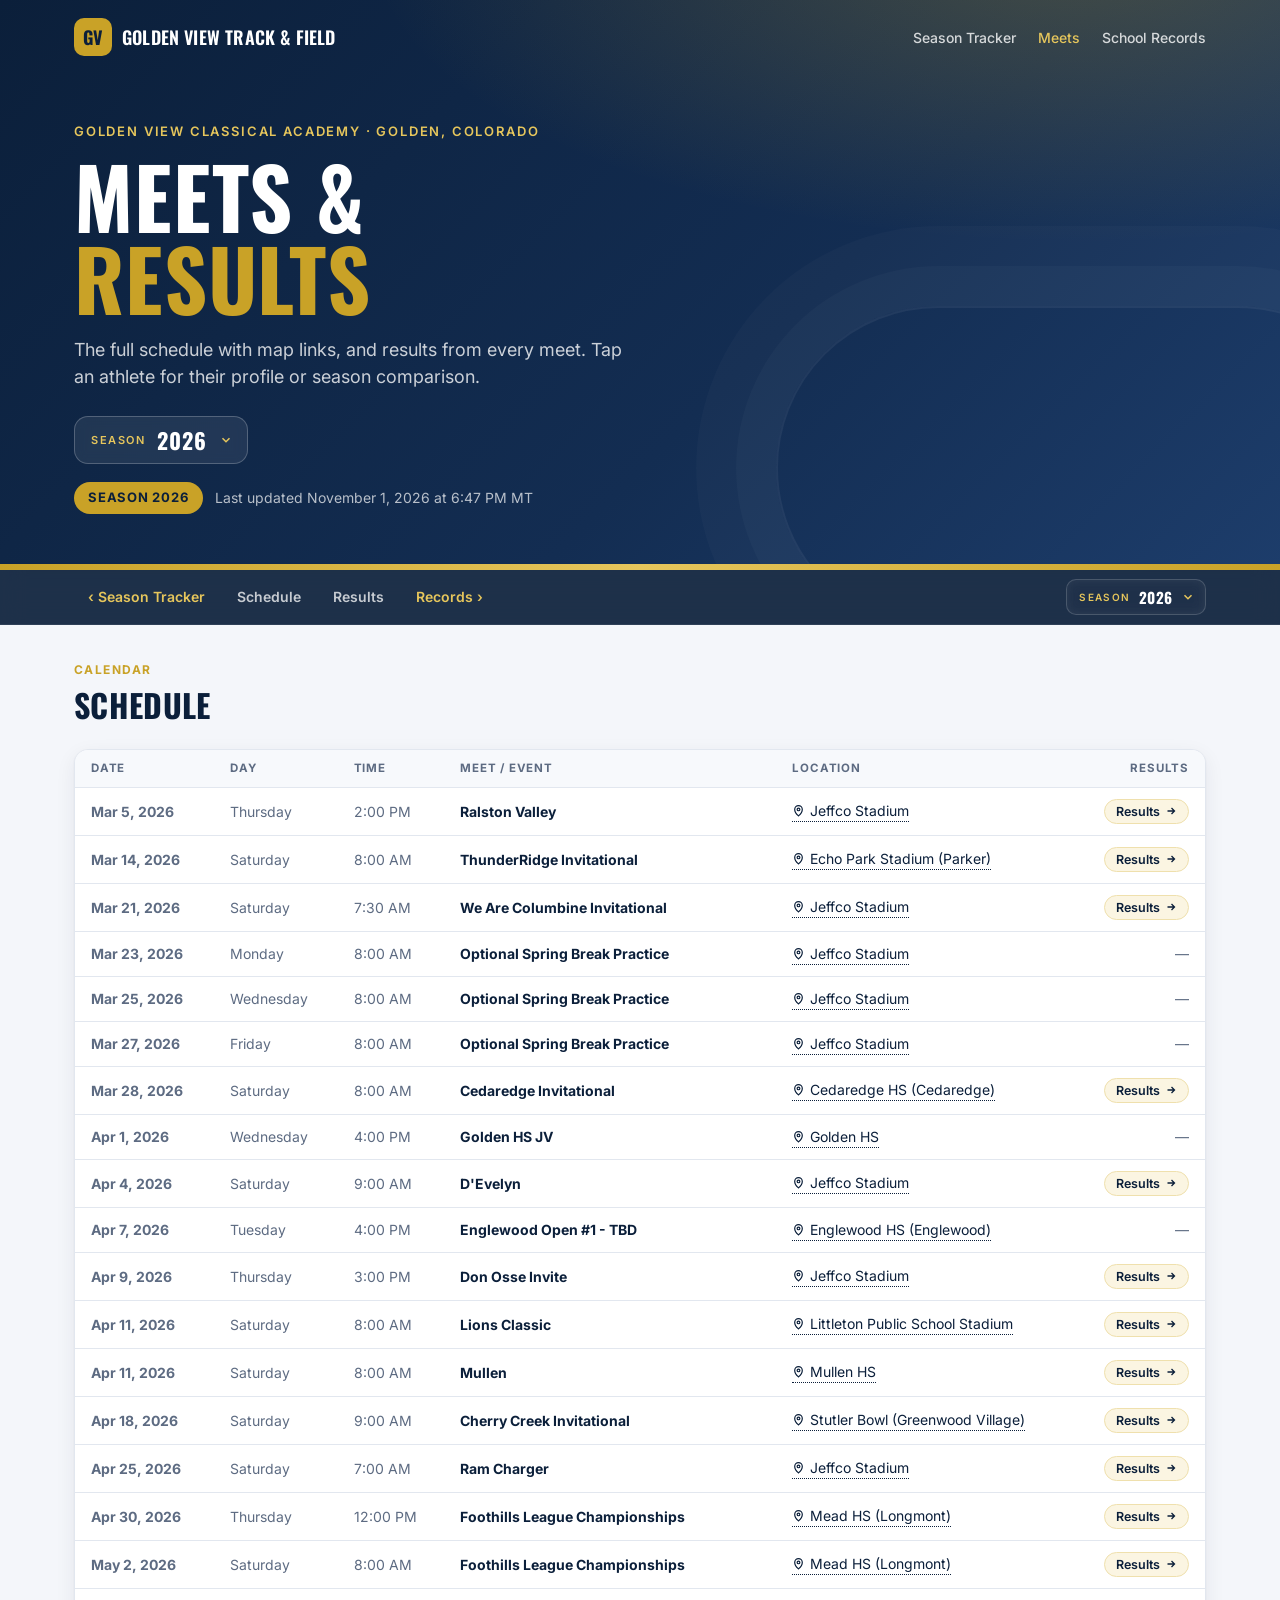
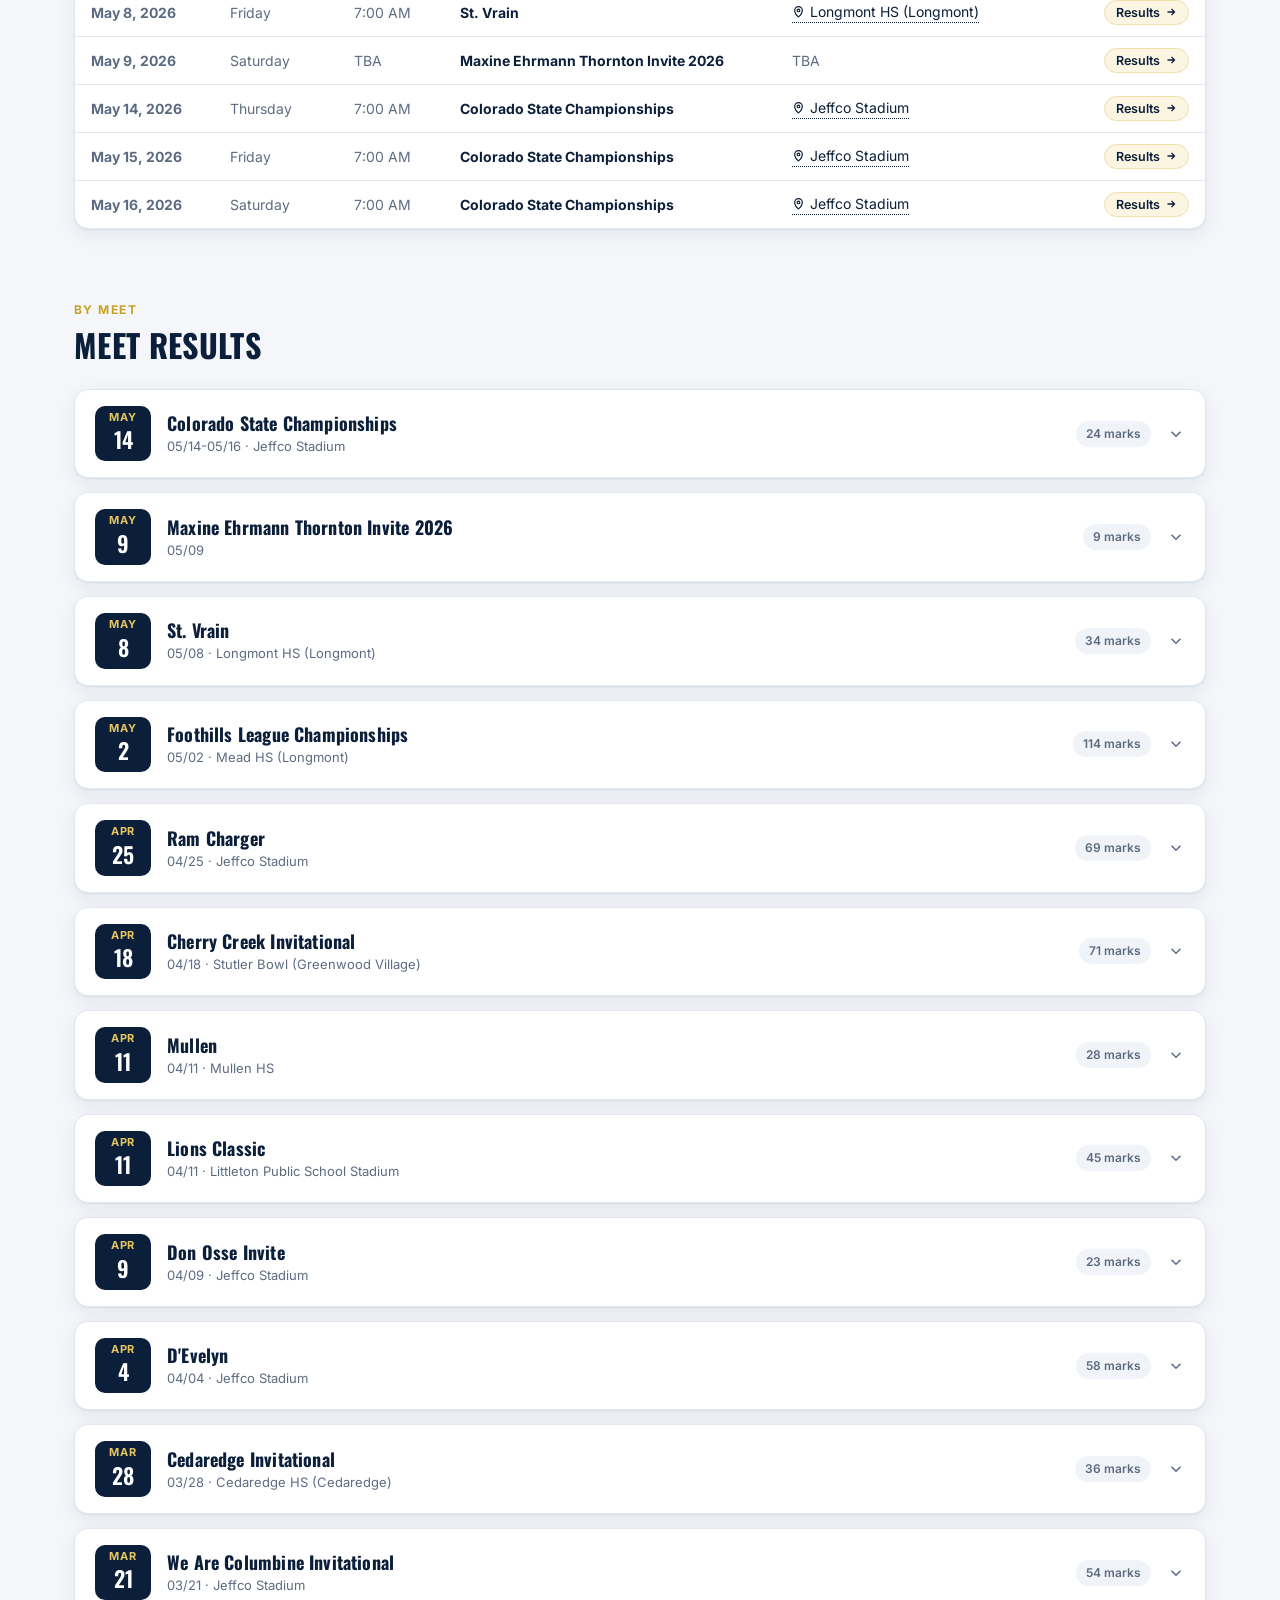
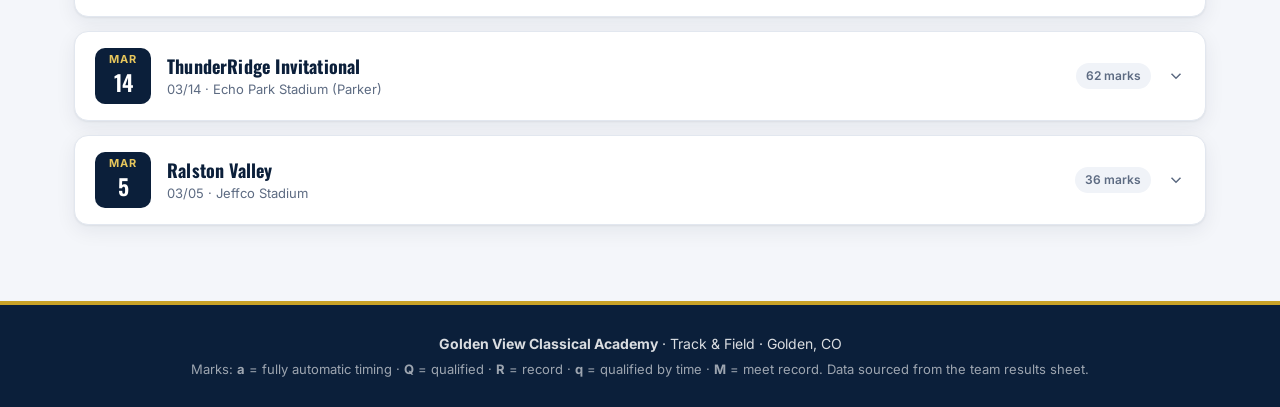
==== meets.html @ 818a8e22 "Move Schedule + Meet Results to meets.html; athlete-name menu (View profile / Compare seasons) with " ====
<!doctype html>
<html lang="en">
<head>
<meta charset="utf-8">
<meta name="viewport" content="width=device-width, initial-scale=1">
<title>Golden View Track &amp; Field · Meets</title>
<meta name="description" content="Golden View Classical Academy Track & Field meet schedule and results by season.">
<link rel="preconnect" href="https://fonts.googleapis.com"><link rel="preconnect" href="https://fonts.gstatic.com" crossorigin>
<link href="https://fonts.googleapis.com/css2?family=Inter:wght@400;500;600;700&family=Oswald:wght@500;600;700&display=swap" rel="stylesheet">
<link rel="stylesheet" href="styles.css">
<link rel="stylesheet" href="records.css">
<script src="tips.js" defer></script>
<script src="app.js" defer></script>
</head>
<body data-page="meets">
<header class="hero">
  <nav class="topnav">
    <div class="brand"><span class="crest">GV</span><span>Golden View Track &amp; Field</span></div>
    <div class="links"><a href="./">Season Tracker</a><a href="meets.html" aria-current="page">Meets</a><a href="records.html">School Records</a></div>
  </nav>
  <div class="hero-inner">
    <p class="eyebrow">Golden View Classical Academy · Golden, Colorado</p>
    <h1>Meets &amp;<br><span>Results</span></h1>
    <p class="lede">The full schedule with map links, and results from every meet. Tap an athlete for their profile or season comparison.</p>
    <div class="season-switch">
      <div class="sp sp-hero" id="seasonSelect"></div>
    </div>
    <div class="hero-meta"><span class="pill" id="seasonPill">Season</span><span class="updated" id="updated"></span></div>
  </div>
</header>
<nav class="secnav" id="secnav" aria-label="Sections">
  <div class="secnav-inner">
    <div class="secnav-links" id="secnavLinks">
      <a href="./" class="nav-back">‹ Season Tracker</a><a href="#schedule">Schedule</a><a href="#results">Results</a><a href="records.html" class="nav-ext">Records ›</a>
    </div>
    <div class="sp sp-mini secnav-season" id="secnavSeason"></div>
  </div>
</nav>

<main class="meets-main">
  <section id="schedule" class="section">
    <div class="section-head"><div><p class="kicker">Calendar</p><h2>Schedule</h2></div></div>
    <div class="card table-wrap"><table id="scheduleTable" class="schedule"></table></div>
  </section>
  <section id="results" class="section">
    <div class="section-head"><div><p class="kicker">By Meet</p><h2>Meet Results</h2></div></div>
    <div id="meetResults" class="meet-list"></div>
  </section>
</main>

<footer class="footer">
  <div><strong>Golden View Classical Academy</strong> · Track &amp; Field · Golden, CO</div>
  <div class="muted">Marks: <b>a</b> = fully automatic timing · <b>Q</b> = qualified · <b>R</b> = record · <b>q</b> = qualified by time · <b>M</b> = meet record. Data sourced from the team results sheet.</div>
</footer>
</body>
</html>
---- styles.css ----
:root{--navy:#0b1f3a;--navy2:#132d52;--navy3:#1d3d6b;--gold:#c9a227;--gold2:#e6c65c;--bg:#f4f6fa;--card:#fff;--text:#14213d;--muted:#5d6b82;--border:#e2e7ef;--radius:14px;--shadow:0 1px 2px rgba(11,31,58,.06),0 6px 20px rgba(11,31,58,.07)}
*{box-sizing:border-box}html{scroll-behavior:smooth}
body{margin:0;font-family:Inter,system-ui,sans-serif;background:var(--bg);color:var(--text);line-height:1.5;-webkit-font-smoothing:antialiased}
h1,h2,h3,.stat-num,.pr-mark,.brand{font-family:Oswald,Inter,sans-serif;letter-spacing:.01em}
a{color:inherit}
.hero{background:radial-gradient(1200px 500px at 85% -10%,rgba(201,162,39,.28),transparent 60%),linear-gradient(135deg,var(--navy) 0%,var(--navy2) 60%,var(--navy3) 100%);color:#fff;position:relative;overflow:hidden}
.hero:after{content:"";position:absolute;inset:auto 0 0 0;height:6px;background:linear-gradient(90deg,var(--gold),var(--gold2),var(--gold))}
.hero:before{content:"";position:absolute;right:-120px;bottom:-60px;width:620px;height:320px;border:2px solid rgba(255,255,255,.06);border-radius:320px;box-shadow:0 0 0 40px rgba(255,255,255,.025),0 0 0 80px rgba(255,255,255,.02)}
.topnav{max-width:1180px;margin:0 auto;padding:18px 24px;display:flex;align-items:center;justify-content:space-between;gap:16px;position:relative;z-index:1}
.brand{display:flex;align-items:center;gap:10px;font-size:18px;font-weight:600;text-transform:uppercase}
.crest{display:inline-grid;place-items:center;width:38px;height:38px;border-radius:10px;background:var(--gold);color:var(--navy);font-weight:700}
.links a{text-decoration:none;color:rgba(255,255,255,.8);font-size:14px;font-weight:500;margin-left:22px}.links a:hover{color:var(--gold2)}
.hero-inner{max-width:1180px;margin:0 auto;padding:48px 24px 72px;position:relative;z-index:1}
.eyebrow{color:var(--gold2);text-transform:uppercase;letter-spacing:.14em;font-size:13px;font-weight:600;margin:0 0 12px}
.hero h1{font-size:clamp(44px,7vw,84px);line-height:.98;margin:0;text-transform:uppercase;font-weight:700}
.hero h1 span{color:var(--gold)}
.lede{max-width:560px;color:rgba(255,255,255,.78);font-size:18px;margin:18px 0 26px}
.hero-meta{display:flex;flex-wrap:wrap;gap:12px;align-items:center}
.pill{background:var(--gold);color:var(--navy);font-weight:700;font-size:13px;padding:6px 14px;border-radius:999px;text-transform:uppercase;letter-spacing:.06em}
.updated{color:rgba(255,255,255,.7);font-size:14px}
main{max-width:1180px;margin:0 auto;padding:0 24px}
.section{padding:36px 0}
#overview{margin-top:-52px;position:relative;z-index:2;padding-top:0}
.section-head{display:flex;justify-content:space-between;align-items:flex-end;gap:16px;flex-wrap:wrap;margin-bottom:20px}
.kicker{margin:0;color:var(--gold);font-weight:700;text-transform:uppercase;letter-spacing:.12em;font-size:12px}
h2{margin:2px 0 0;font-size:32px;text-transform:uppercase;color:var(--navy)}
.card{background:var(--card);border:1px solid var(--border);border-radius:var(--radius);box-shadow:var(--shadow)}
.stats{display:grid;grid-template-columns:repeat(5,1fr);gap:16px}
.stat{background:var(--card);border-radius:var(--radius);box-shadow:var(--shadow);padding:20px 22px;border-top:4px solid var(--gold)}
.stat-num{font-size:38px;font-weight:600;color:var(--navy);line-height:1.1}
.stat-label{color:var(--muted);font-size:13px;font-weight:500;text-transform:uppercase;letter-spacing:.06em}
.filters{display:flex;gap:10px;flex-wrap:wrap}
.seg{display:inline-flex;background:#fff;border:1px solid var(--border);border-radius:10px;padding:3px;box-shadow:var(--shadow)}
.seg button{border:0;background:transparent;font:600 13px Inter,sans-serif;color:var(--muted);padding:7px 14px;border-radius:8px;cursor:pointer}
.seg button.active{background:var(--navy);color:#fff}
.pr-grid{display:grid;grid-template-columns:repeat(auto-fill,minmax(340px,1fr));gap:18px}
.pr-event{overflow:hidden}
.pr-event h3{margin:0;padding:14px 18px;background:var(--navy);color:#fff;font-size:17px;text-transform:uppercase;display:flex;justify-content:space-between;align-items:center}
.pr-event h3 small{font-family:Inter;font-size:11px;font-weight:600;color:var(--gold2);letter-spacing:.08em}
.pr-row{display:grid;grid-template-columns:28px 1fr auto;gap:12px;align-items:center;padding:12px 18px;border-top:1px solid var(--border)}
.pr-row:first-of-type{border-top:0}
.rank{width:26px;height:26px;border-radius:50%;display:grid;place-items:center;font-size:12px;font-weight:700;background:#eef1f6;color:var(--muted)}
.rank.r1{background:var(--gold);color:var(--navy)}
.pr-name{font-weight:600}.pr-sub{font-size:12.5px;color:var(--muted)}
.pr-mark{font-size:22px;font-weight:600;color:var(--navy);text-align:right}
.tag{display:inline-block;font:700 10px Inter;padding:2px 6px;border-radius:5px;margin-left:4px;vertical-align:middle;letter-spacing:.04em}
.tag.q{background:#e3f4ea;color:#17703d}.tag.r{background:#fbefd0;color:#8a6500}.tag.a{background:#e8edf6;color:var(--navy3)}
.athlete-grid{display:grid;grid-template-columns:repeat(auto-fill,minmax(360px,1fr));gap:18px}
.athlete{padding:20px}
.ath-head{display:flex;gap:14px;align-items:center;margin-bottom:14px}
.avatar{width:50px;height:50px;border-radius:12px;background:linear-gradient(135deg,var(--navy),var(--navy3));color:var(--gold2);display:grid;place-items:center;font:600 18px Oswald}
.ath-head h3{margin:0;font-size:20px;color:var(--navy)}
.ath-meta{font-size:13px;color:var(--muted)}
.ath-prs{display:flex;flex-wrap:wrap;gap:8px;margin-bottom:12px}
.chip{background:#f3f5f9;border:1px solid var(--border);border-radius:9px;padding:6px 10px;font-size:12px;color:var(--muted)}
.chip b{display:block;color:var(--navy);font:600 16px Oswald}
.chart-box{position:relative;height:190px}
.ev-tabs{display:flex;gap:6px;margin-bottom:8px;flex-wrap:wrap}
.ev-tabs button{border:1px solid var(--border);background:#fff;border-radius:7px;font:600 12px Inter;padding:4px 10px;cursor:pointer;color:var(--muted)}
.ev-tabs button.active{border-color:var(--gold);background:#fbf5e2;color:var(--navy)}
.meet-list{display:grid;gap:14px}
.meet{overflow:hidden}
.meet summary{list-style:none;cursor:pointer;padding:16px 20px;display:flex;align-items:center;gap:16px}
.meet summary::-webkit-details-marker{display:none}
.datebox{min-width:56px;text-align:center;border-radius:10px;background:var(--navy);color:#fff;padding:6px 4px;line-height:1.05}
.datebox .m{font-size:11px;text-transform:uppercase;color:var(--gold2);font-weight:700;letter-spacing:.08em}.datebox .d{font:600 22px Oswald}
.meet-title{flex:1}.meet-title h3{margin:0;font-size:18px;color:var(--navy)}.meet-title div{font-size:13px;color:var(--muted)}
.count{font-size:12px;font-weight:600;color:var(--muted);background:#f0f3f8;border-radius:999px;padding:4px 10px;white-space:nowrap}
.chev{transition:transform .2s;color:var(--muted)}.meet[open] .chev{transform:rotate(180deg)}
.table-wrap{overflow-x:auto}
table{width:100%;border-collapse:collapse;font-size:14px}
th{text-align:left;font-size:11.5px;text-transform:uppercase;letter-spacing:.07em;color:var(--muted);background:#f7f9fc;padding:10px 16px;border-bottom:1px solid var(--border);white-space:nowrap}
td{padding:11px 16px;border-bottom:1px solid var(--border);white-space:nowrap}
tr:last-child td{border-bottom:0}
td.mark{font-weight:700;color:var(--navy)}
.pr-flag{color:#8a6500;font-weight:700;font-size:11px;margin-left:6px}
.status{font-size:12px;font-weight:600;padding:3px 9px;border-radius:999px;background:#e3f4ea;color:#17703d;text-transform:capitalize}
.status.tbd{background:#fdf0e1;color:#9a5a12}
tr.past td{color:var(--muted)} tr.next td{background:#fbf5e2}
.muted{color:var(--muted)}
.empty{padding:28px;text-align:center;color:var(--muted)}
.footer{margin-top:40px;background:var(--navy);color:rgba(255,255,255,.85);padding:28px 24px;text-align:center;font-size:14px;display:grid;gap:6px;border-top:4px solid var(--gold)}
.footer .muted{color:rgba(255,255,255,.6);font-size:13px}
@media (max-width:900px){.stats{grid-template-columns:repeat(2,1fr)}.stats .stat:last-child{grid-column:span 2}.links{display:none}}
@media (max-width:560px){main{padding:0 14px}.hero-inner{padding:28px 18px 70px}.topnav{padding:14px 18px}.lede{font-size:16px}h2{font-size:26px}
.pr-grid,.athlete-grid{grid-template-columns:1fr}.stat-num{font-size:30px}.stat{padding:16px}
.seg{width:100%;overflow-x:auto}.seg button{flex:1;padding:7px 8px}.filters{width:100%}
.meet summary{padding:14px;gap:12px}.count{display:none}td,th{padding:9px 10px}}

/* Season comparison spans several seasons: keep it scrollable with sticky headers */
#compare .table-wrap { max-height: 620px; overflow: auto; }
#compare thead th { position: sticky; top: 0; background: #fff; z-index: 1; }

/* Season selector in the hero */
.season-switch{display:flex;align-items:center;gap:14px;margin:4px 0 18px;flex-wrap:wrap}
.season-label{font:600 12px Inter,sans-serif;letter-spacing:.14em;text-transform:uppercase;color:var(--gold)}
.map-link{display:inline-flex;align-items:center;gap:5px;color:var(--navy);text-decoration:none;border-bottom:1px dotted currentColor}.map-link:hover{color:var(--gold)}

/* Sticky section nav */
.secnav{position:sticky;top:0;z-index:50;background:rgba(11,31,58,.92);-webkit-backdrop-filter:saturate(160%) blur(12px);backdrop-filter:saturate(160%) blur(12px);border-bottom:1px solid rgba(255,255,255,.08);transition:box-shadow .2s}
.secnav.stuck{box-shadow:0 6px 20px rgba(11,31,58,.25)}
@supports not ((backdrop-filter:blur(1px)) or (-webkit-backdrop-filter:blur(1px))){.secnav{background:var(--navy)}}
.secnav-inner{max-width:1180px;margin:0 auto;padding:0 24px;display:flex;align-items:center;gap:16px;height:54px}
.secnav-links{flex:1;min-width:0;display:flex;gap:4px;overflow-x:auto;scrollbar-width:none;-webkit-overflow-scrolling:touch;scroll-snap-type:x proximity;mask-image:linear-gradient(90deg,#000 calc(100% - 24px),transparent)}
.secnav-links::-webkit-scrollbar{display:none}
.secnav-links a{flex:none;scroll-snap-align:start;text-decoration:none;color:rgba(255,255,255,.75);font:600 14px Inter,sans-serif;padding:8px 14px;border-radius:999px;white-space:nowrap;transition:background .15s,color .15s}
.secnav-links a:hover{color:#fff;background:rgba(255,255,255,.08)}
.secnav-links a.active{background:var(--gold);color:var(--navy)}
.secnav-links a:focus-visible{outline:2px solid var(--gold2);outline-offset:2px}
.section{scroll-margin-top:70px}
#overview{scroll-margin-top:130px}
@media (max-width:560px){.secnav-inner{padding:0 10px 0 8px;gap:8px;height:50px}.secnav-links a{padding:7px 11px;font-size:13.5px}.section{scroll-margin-top:62px}}

/* Athlete filter bar */
.ath-filters{padding:14px 16px;margin-bottom:18px;display:grid;gap:12px}
.af-top{display:flex;gap:10px}
.af-search{flex:1;display:flex;align-items:center;gap:8px;background:#f5f7fb;border:1px solid var(--border);border-radius:10px;padding:0 12px;color:var(--muted);transition:border-color .15s,box-shadow .15s}
.af-search:focus-within{border-color:var(--gold);box-shadow:0 0 0 3px rgba(201,162,39,.18);background:#fff}
.af-search input{flex:1;border:0;background:transparent;font:500 14.5px Inter,sans-serif;color:var(--text);padding:11px 0;outline:0;min-width:0}
.af-toggle{display:none;align-items:center;gap:6px;border:1px solid var(--border);background:#fff;border-radius:10px;font:600 14px Inter,sans-serif;color:var(--navy);padding:0 14px;cursor:pointer}
.af-badge{background:var(--gold);color:var(--navy);border-radius:999px;font-size:11px;min-width:18px;height:18px;display:inline-grid;place-items:center;padding:0 5px}
.af-body{display:flex;flex-wrap:wrap;gap:12px 18px;align-items:flex-end}
.af-field{display:grid;gap:5px}
.af-label{font:700 11px Inter,sans-serif;text-transform:uppercase;letter-spacing:.1em;color:var(--muted)}
.ath-filters .seg{box-shadow:none}
.ath-filters select{appearance:none;-webkit-appearance:none;border:1px solid var(--border);border-radius:10px;background:#fff url("data:image/svg+xml,%3Csvg xmlns='http://www.w3.org/2000/svg' width='12' height='12' viewBox='0 0 24 24' fill='none' stroke='%235d6b82' stroke-width='3'%3E%3Cpath d='m6 9 6 6 6-6'/%3E%3C/svg%3E") no-repeat right 12px center;font:600 13px Inter,sans-serif;color:var(--navy);padding:9px 34px 9px 12px;min-height:38px;cursor:pointer}
.ath-filters select:focus-visible,.af-clear:focus-visible,.af-toggle:focus-visible{outline:2px solid var(--gold);outline-offset:2px}
.af-foot{display:flex;justify-content:space-between;align-items:center;gap:10px;border-top:1px solid var(--border);padding-top:10px;font-size:13.5px;color:var(--muted)}
.af-foot b{color:var(--navy)}
.af-clear{border:0;background:transparent;font:600 13px Inter,sans-serif;color:var(--navy);cursor:pointer;padding:6px 10px;border-radius:8px}
.af-clear:hover:not(:disabled){background:#f3f5f9}
.af-clear:disabled{color:#b6bfcd;cursor:default}
.athlete[hidden]{display:none}
@media (max-width:700px){.af-toggle{display:inline-flex}.af-body{display:none}.ath-filters.open .af-body{display:grid;grid-template-columns:1fr;gap:12px}
.ath-filters.open .af-body .seg{width:100%}.ath-filters.open .af-body .seg button{flex:1}.ath-filters select{width:100%}}
#overview{margin-top:0;padding-top:28px}.hero-inner{padding-bottom:56px}
.af-search input{width:100%}.ath-filters{min-width:0;max-width:100%}
.af-badge[hidden],.secnav-season[hidden],.secnav-links a[hidden]{display:none}

/* Schedule -> meet results links */
.res-col{text-align:right}
.res-link{display:inline-flex;align-items:center;gap:5px;text-decoration:none;font:600 12.5px Inter,sans-serif;color:var(--navy);background:#fbf5e2;border:1px solid #efe0ad;border-radius:999px;padding:4px 11px;white-space:nowrap;transition:background .15s,border-color .15s}
.res-link:hover{background:var(--gold);border-color:var(--gold)}
.res-link:focus-visible{outline:2px solid var(--gold);outline-offset:2px}
.meet{scroll-margin-top:72px}
.meet.flash{animation:meetflash 2.2s ease-out}
@keyframes meetflash{0%,25%{box-shadow:0 0 0 3px var(--gold),var(--shadow);border-color:var(--gold)}100%{box-shadow:var(--shadow)}}
@media (prefers-reduced-motion:reduce){.meet.flash{animation:none;outline:3px solid var(--gold)}}
@media (max-width:560px){.res-link{padding:4px 9px;font-size:12px}.meet{scroll-margin-top:62px}}
.res-inline{display:none;margin-left:8px;vertical-align:middle}
@media (max-width:700px){.res-col{display:none}.res-inline{display:inline-flex}}
@media (max-width:700px){#scheduleTable td:nth-child(4){white-space:normal;min-width:190px}#scheduleTable .res-inline{display:flex;width:fit-content;margin:5px 0 0}}
@media (max-width:700px){#scheduleTable th:nth-child(2),#scheduleTable td:nth-child(2){display:none}}

[data-tip]{cursor:help;-webkit-tap-highlight-color:transparent}[data-tip]:focus-visible{outline:2px solid var(--gold);outline-offset:2px}
.tip{position:absolute;z-index:1000;max-width:240px;background:var(--navy);color:#fff;border:1px solid var(--gold);border-radius:8px;padding:6px 10px;font:600 12px/1.35 Inter,system-ui,sans-serif;box-shadow:0 6px 18px rgba(11,31,58,.25);pointer-events:none}
.tip[hidden]{display:none}

.th-sort{all:unset;cursor:pointer;display:inline-flex;align-items:center;gap:6px;font:inherit;color:inherit;padding:6px 4px;margin:-6px -4px;border-radius:6px;min-height:32px;touch-action:manipulation;-webkit-tap-highlight-color:transparent}
.th-sort:hover{color:var(--navy3)}.th-sort:focus-visible{outline:2px solid var(--gold);outline-offset:2px}
.sort-ind{font-size:10px;color:var(--muted);opacity:.6}.th-sort.on .sort-ind{color:var(--gold);opacity:1}.th-sort.on{color:var(--navy)}

/* Cancelled meets on the schedule: muted, subtly struck name + small grey tag */
.meet-cancelled{color:var(--muted);font-weight:600;text-decoration:line-through;text-decoration-color:rgba(93,107,130,.45)}
.cancel-tag{display:inline-block;margin-left:6px;padding:1px 7px;border-radius:999px;background:#eef0f3;color:#6b7686;font-size:11px;font-weight:600;letter-spacing:.02em;vertical-align:1px}

/* Season picker (themed listbox dropdown) */
/* Season picker (themed listbox dropdown) */
.sp{position:relative;display:inline-block}
.sp[hidden]{display:none}
.sp-btn{display:inline-flex;align-items:center;gap:12px;border:1px solid rgba(255,255,255,.22);background:rgba(255,255,255,.08);-webkit-backdrop-filter:blur(6px);backdrop-filter:blur(6px);color:#fff;border-radius:14px;padding:7px 14px 7px 16px;min-height:48px;cursor:pointer;font:inherit;transition:background .15s,border-color .15s,box-shadow .15s}
.sp-btn:hover{background:rgba(255,255,255,.14);border-color:rgba(230,198,92,.6)}
.sp-btn:focus-visible{outline:2px solid var(--gold2);outline-offset:3px}
.sp.open .sp-btn{border-color:var(--gold);box-shadow:0 0 0 3px rgba(201,162,39,.25)}
.sp-lbl{font:600 11px Inter,sans-serif;letter-spacing:.14em;text-transform:uppercase;color:var(--gold2)}
.sp-val{font:700 22px Oswald,Inter,sans-serif;letter-spacing:.04em;color:#fff;min-width:3.2ch}
.sp-chev{color:var(--gold2);transition:transform .2s}
.sp.open .sp-chev{transform:rotate(180deg)}
.sp-list{position:fixed;left:0;top:0;z-index:200;width:max-content;max-height:340px;overflow-y:auto;overscroll-behavior:contain;margin:0;padding:6px;list-style:none;background:var(--navy);border:1px solid rgba(230,198,92,.45);border-radius:14px;box-shadow:0 18px 40px rgba(4,12,26,.45),0 2px 6px rgba(4,12,26,.3);animation:spIn .14s ease-out}
.sp-list:focus{outline:none}
@keyframes spIn{from{opacity:0;transform:translateY(-4px)}to{opacity:1;transform:none}}
.sp-opt{display:grid;grid-template-columns:auto 1fr auto 16px;align-items:center;gap:4px 12px;padding:10px 12px;border-radius:9px;color:rgba(255,255,255,.88);cursor:pointer;min-height:44px}
.sp-y{font:600 18px Oswald,Inter,sans-serif;letter-spacing:.04em}
.sp-m{font-size:12.5px;color:rgba(255,255,255,.6);white-space:nowrap}
.sp-badge{font:700 10px Inter,sans-serif;letter-spacing:.08em;text-transform:uppercase;color:var(--navy);background:var(--gold2);border-radius:999px;padding:2px 7px}
.sp-check{grid-column:4;color:var(--gold2);visibility:hidden}
.sp-opt.is-active{background:rgba(255,255,255,.1);color:#fff}
.sp-opt.is-selected{background:var(--gold);color:var(--navy)}
.sp-opt.is-selected .sp-m{color:rgba(11,31,58,.75)}
.sp-opt.is-selected .sp-badge{background:var(--navy);color:var(--gold2)}
.sp-opt.is-selected .sp-check{visibility:visible;color:var(--navy)}
.sp-opt.is-selected.is-active{box-shadow:inset 0 0 0 2px #fff}
.sp-mini{flex:none;margin-left:auto}
.sp-mini .sp-btn{min-height:36px;padding:4px 10px 4px 12px;gap:8px;border-radius:10px;background:rgba(255,255,255,.08);border-color:rgba(255,255,255,.16)}
.sp-mini .sp-lbl{font-size:10px}
.sp-mini .sp-val{font-size:15px}
.sp-list-mini{min-width:150px}
.sp-list-mini .sp-opt{grid-template-columns:auto 1fr 16px;min-height:40px;padding:8px 10px}
.sp-list-mini .sp-check{grid-column:3}
.sp-list-mini .sp-badge{justify-self:start}
@media (max-width:560px){.sp-hero{display:block}.sp-hero .sp-btn{width:100%;justify-content:space-between}.sp-hero .sp-val{margin-right:auto}.sp-mini .sp-lbl{display:none}.sp-mini .sp-btn{padding:4px 8px}}
@media (prefers-reduced-motion:reduce){.sp-list{animation:none}.sp-chev{transition:none}}
/* Ending-season picker in Season Comparison (light background variant) */
.sp-cmp .sp-btn{background:#fff;border-color:var(--border);color:var(--navy);min-height:38px;padding:4px 12px;border-radius:10px;box-shadow:var(--shadow);gap:8px;-webkit-backdrop-filter:none;backdrop-filter:none}
.sp-cmp .sp-btn:hover{background:#f7f9fc}
.sp-cmp .sp-lbl{color:var(--muted)}.sp-cmp .sp-val{color:var(--navy)}
.sp-cmp .sp-btn:focus-visible{outline:2px solid var(--gold);outline-offset:2px}
@media (max-width:560px){.sp-cmp{display:block;width:100%}.sp-cmp .sp-btn{width:100%;justify-content:space-between}.sp-cmp .sp-val{margin-right:auto}}
/* Meets page: athlete name menu */
.ath-link{border:0;background:none;padding:0;font:inherit;color:var(--navy);font-weight:600;cursor:pointer;text-decoration:underline;text-decoration-color:rgba(201,162,39,.6);text-underline-offset:3px;text-align:left}
.ath-link:hover,.ath-link[aria-expanded="true"]{color:var(--navy3);text-decoration-color:var(--gold)}
.ath-link:focus-visible{outline:2px solid var(--gold);outline-offset:2px;border-radius:3px}
.ath-link.sm{font-weight:500;font-size:12.5px}
.runners{display:block;font-size:12.5px;color:var(--muted);white-space:normal;max-width:320px;margin-top:2px}
.ath-menu{position:fixed;z-index:200;min-width:190px;background:#fff;border:1px solid var(--border);border-top:3px solid var(--gold);border-radius:12px;box-shadow:0 10px 30px rgba(11,31,58,.22);padding:6px;animation:spIn .12s ease-out}
.ath-menu[hidden]{display:none}
.ath-menu-h{font:700 11px Inter,sans-serif;text-transform:uppercase;letter-spacing:.08em;color:var(--muted);padding:6px 10px 4px}
.ath-menu a{display:block;padding:10px 12px;border-radius:8px;text-decoration:none;color:var(--navy);font:600 14px Inter,sans-serif}
.ath-menu a:hover,.ath-menu a:focus{background:var(--gold);color:var(--navy);outline:none}
.athlete.flash{animation:meetflash 2.2s ease-out}
.cmp-chip{display:inline-flex;align-items:center;gap:6px;background:#fbefd0;color:var(--navy);border-radius:999px;padding:5px 6px 5px 12px;font-size:13px}
.cmp-chip[hidden]{display:none}
.cmp-chip button{border:0;background:var(--navy);color:#fff;width:22px;height:22px;border-radius:50%;cursor:pointer;font-size:14px;line-height:1}
.meets-main #schedule{padding-top:36px}
.links a[aria-current="page"]{color:var(--gold2)}.secnav-links a.nav-ext,.secnav-links a.nav-back{color:var(--gold2)}
.ath-link{-webkit-tap-highlight-color:transparent}
---- records.css ----
.sr-only{position:absolute;width:1px;height:1px;overflow:hidden;clip:rect(0 0 0 0);white-space:nowrap}
.links a[aria-current="page"]{color:var(--gold2)}
.secnav-links a.nav-back{color:var(--gold2)}
.secnav-links a.nav-ext{color:var(--gold2)}
.rec-table td.mark{font:600 16px Oswald,Inter,sans-serif;color:var(--navy)}
.rec-table td.ev{font-weight:600;color:var(--navy)}
.rec-table .sub{display:block;font-size:12px;color:var(--muted);white-space:normal;max-width:340px}
.rec-table tr.grp td{background:var(--navy);color:var(--gold2);font:700 11.5px Inter;text-transform:uppercase;letter-spacing:.1em;padding:7px 16px}
.rec-table tr.cur td{background:#fbf5e2}
.rec-table td.rk{width:40px;color:var(--muted);font-weight:700}
.rec-table tr:nth-child(-n+3) td.rk .rkb{background:var(--gold);color:var(--navy)}
.rkb{display:inline-grid;place-items:center;min-width:24px;height:24px;border-radius:7px;background:#eef1f6;font-size:12px}
.tag.h{background:#fde8e1;color:#9a3412}.tag.w{background:#e0f2fe;color:#075985}.tag.x{background:#ede9fe;color:#5b21b6}.tag.H{background:#fbefd0;color:#8a6500}.tag.now{background:var(--gold);color:var(--navy)}
.tag[data-tip]{cursor:help}
.rec-select select{appearance:none;-webkit-appearance:none;border:1px solid var(--border);border-radius:10px;background:#fff url("data:image/svg+xml,%3Csvg xmlns='http://www.w3.org/2000/svg' width='12' height='12' viewBox='0 0 24 24' fill='none' stroke='%235d6b82' stroke-width='3'%3E%3Cpath d='m6 9 6 6 6-6'/%3E%3C/svg%3E") no-repeat right 12px center;font:600 13px Inter,sans-serif;color:var(--navy);padding:9px 34px 9px 12px;min-height:38px;cursor:pointer;box-shadow:var(--shadow)}
.rec-select select:focus-visible,.seg button:focus-visible,.rec-tabs button:focus-visible{outline:2px solid var(--gold);outline-offset:2px}
.rec-hint{margin:-8px 0 12px;font-size:13px}.cur-key{background:#fbf5e2;color:var(--navy);font-weight:600;padding:1px 6px;border-radius:5px}
.rec-foot{font-size:13px;margin:10px 2px 0}
.rec-tabs{display:flex;gap:6px;flex-wrap:wrap;margin-bottom:12px}
.rec-tabs button{border:1px solid var(--border);background:#fff;font:600 13px Inter,sans-serif;color:var(--muted);padding:8px 14px;border-radius:999px;cursor:pointer;box-shadow:var(--shadow)}
.rec-tabs button[aria-selected="true"]{background:var(--navy);color:#fff;border-color:var(--navy)}
.rec-subcontrols{margin-bottom:14px}
.grade-grid{display:grid;grid-template-columns:repeat(auto-fill,minmax(260px,1fr));gap:16px}
.grade-grid .pr-event h3 small{font-size:11px}
.grade-grid table td{padding:9px 14px}
.rec-notes{padding:18px 22px;font-size:14px}.rec-notes ul{margin:0;padding-left:18px}.rec-notes li{margin:6px 0}
.empty{padding:22px;color:var(--muted);text-align:center}
.up{color:#17703d;font-weight:700}
@media (max-width:700px){.rec-controls{width:100%}.rec-controls .rec-select,.rec-controls .rec-select select{flex:1;width:100%}.rec-controls .seg{width:100%}.rec-controls .seg button{flex:1}
.rec-table td,.rec-table th{padding:9px 10px}.rec-table .hide-sm{display:none}.rec-table td.who{white-space:normal;min-width:130px}}
.tag.odd{background:#fee2e2;color:#991b1b}
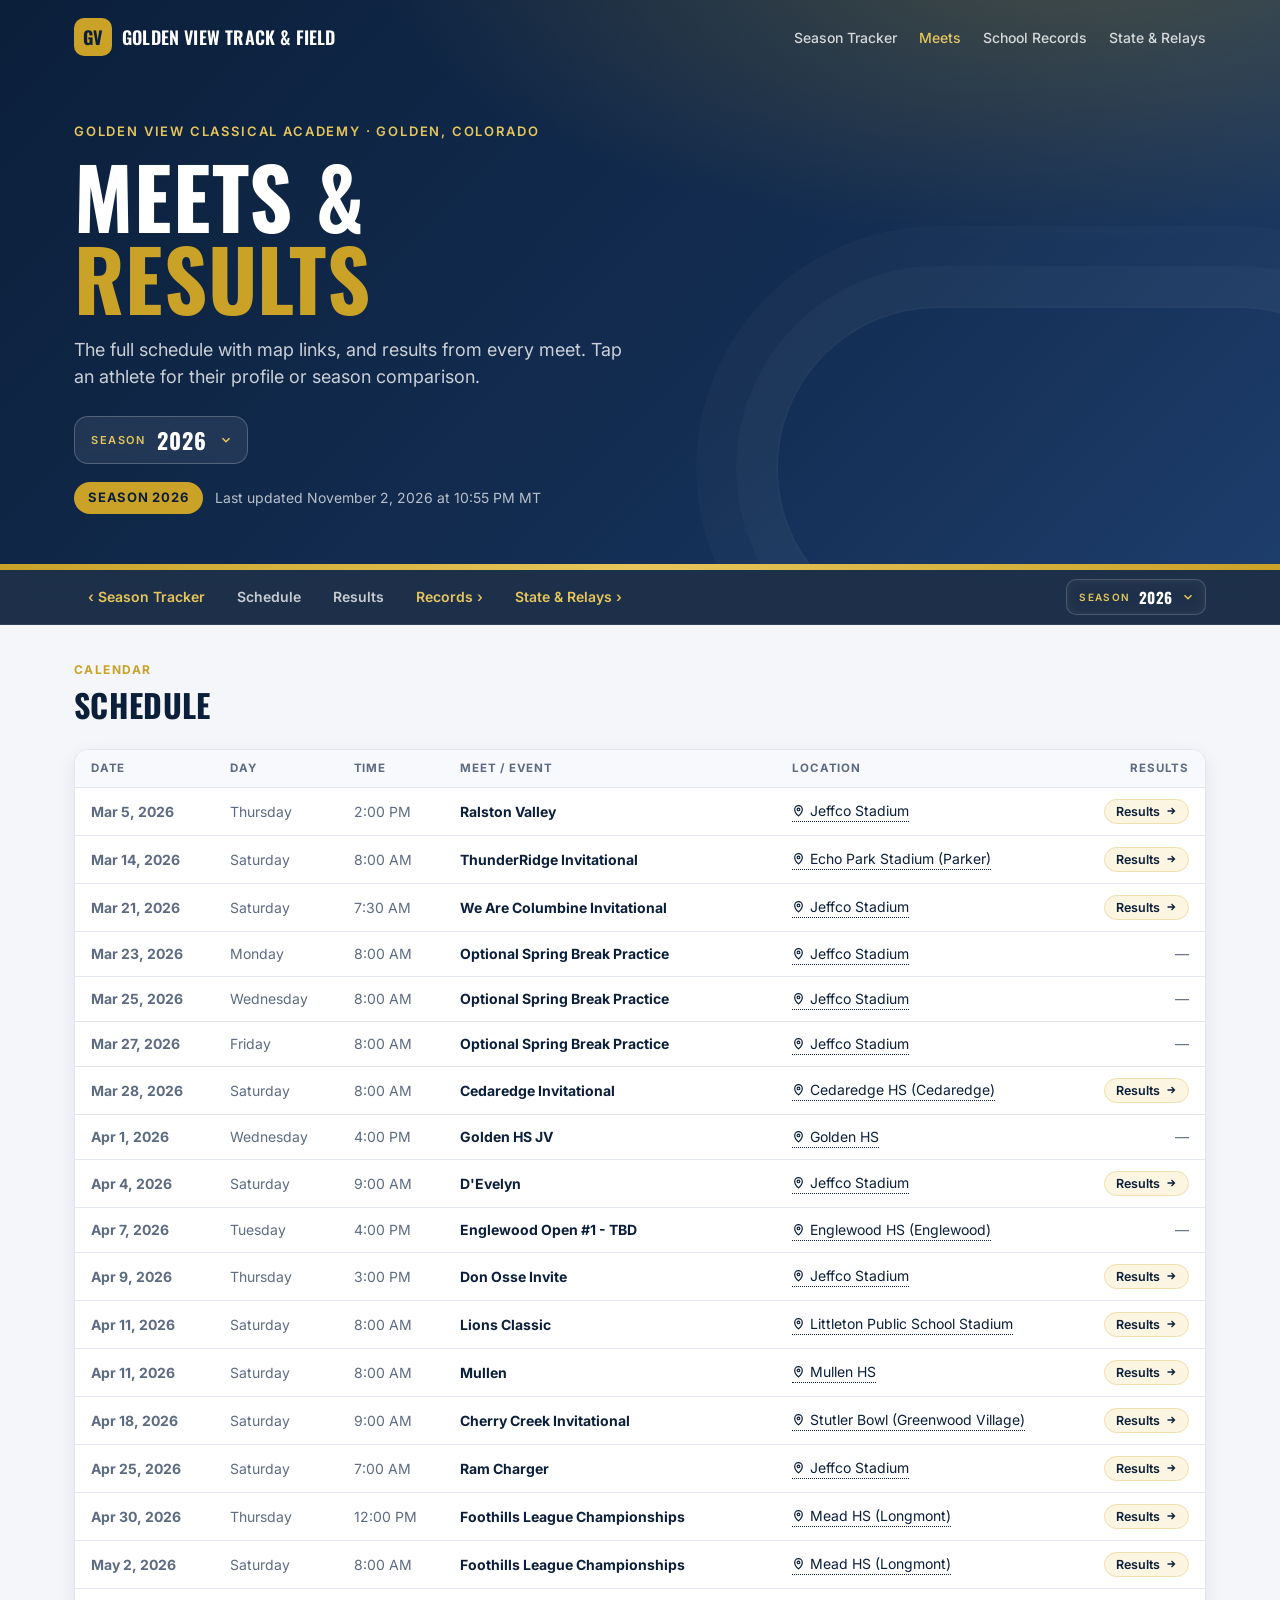
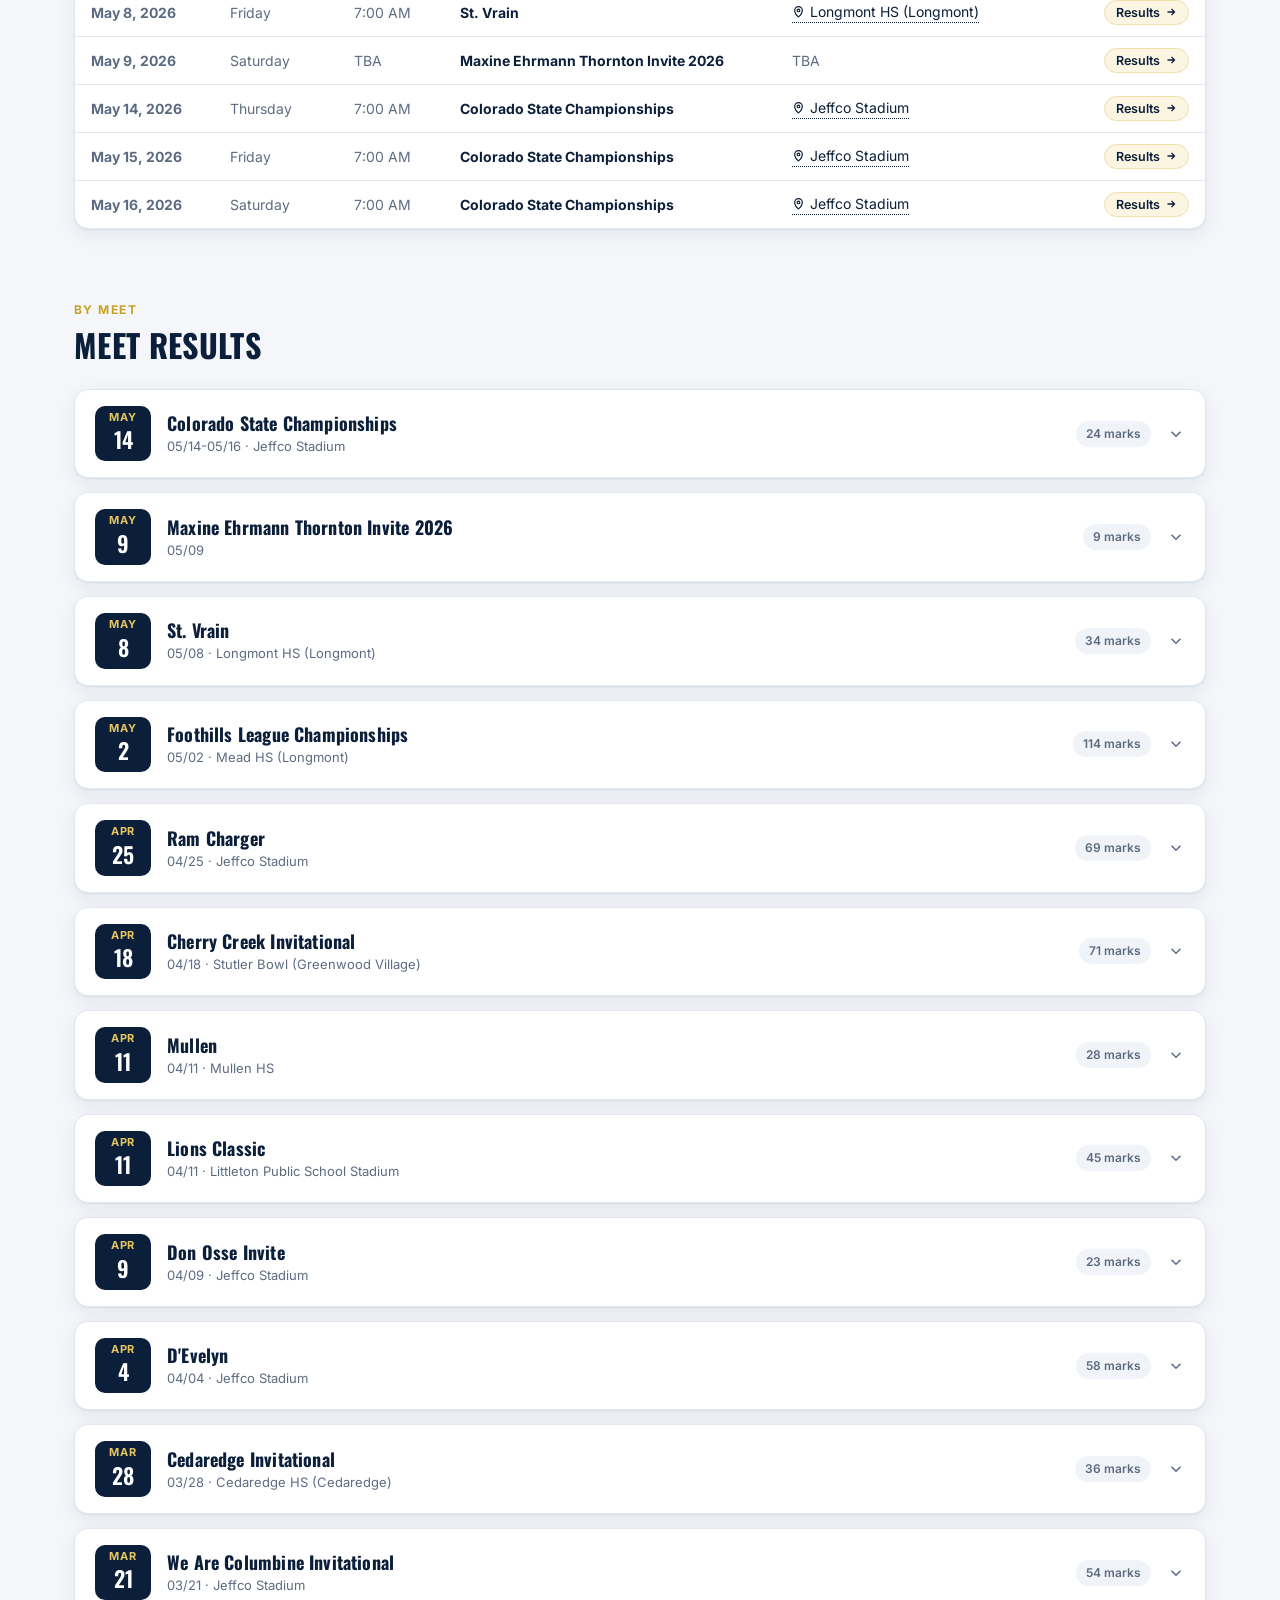
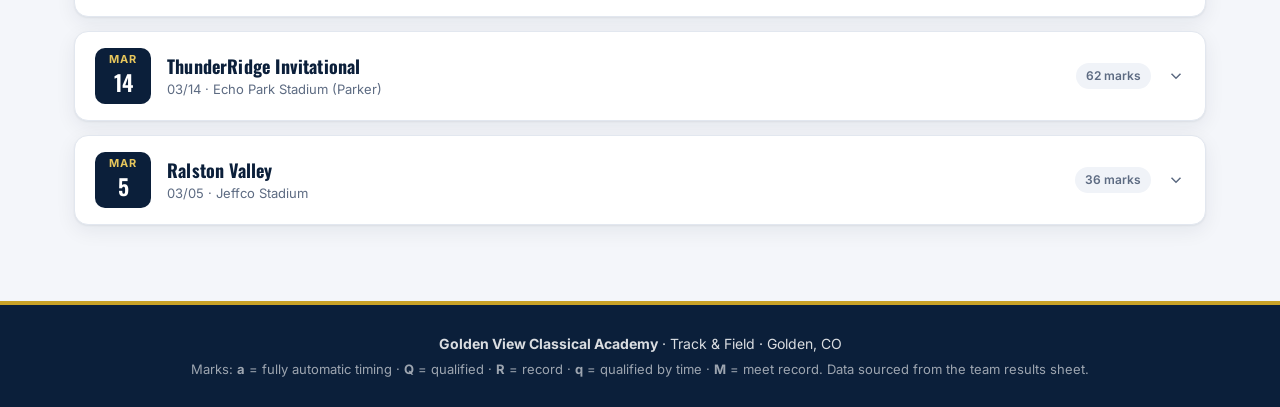
==== commit 61b64e66: "Add State & Relays page: CHSAA 2A qualifying tracker and relay builder; nav links on all pages" ====
--- a/meets.html
+++ b/meets.html
@@ -16,7 +16,7 @@
 <header class="hero">
   <nav class="topnav">
     <div class="brand"><span class="crest">GV</span><span>Golden View Track &amp; Field</span></div>
-    <div class="links"><a href="./">Season Tracker</a><a href="meets.html" aria-current="page">Meets</a><a href="records.html">School Records</a></div>
+    <div class="links"><a href="./">Season Tracker</a><a href="meets.html" aria-current="page">Meets</a><a href="records.html">School Records</a><a href="planning.html">State &amp; Relays</a></div>
   </nav>
   <div class="hero-inner">
     <p class="eyebrow">Golden View Classical Academy · Golden, Colorado</p>
@@ -31,7 +31,7 @@
 <nav class="secnav" id="secnav" aria-label="Sections">
   <div class="secnav-inner">
     <div class="secnav-links" id="secnavLinks">
-      <a href="./" class="nav-back">‹ Season Tracker</a><a href="#schedule">Schedule</a><a href="#results">Results</a><a href="records.html" class="nav-ext">Records ›</a>
+      <a href="./" class="nav-back">‹ Season Tracker</a><a href="#schedule">Schedule</a><a href="#results">Results</a><a href="records.html" class="nav-ext">Records ›</a><a href="planning.html" class="nav-ext">State &amp; Relays ›</a>
     </div>
     <div class="sp sp-mini secnav-season" id="secnavSeason"></div>
   </div>
--- a/records.css
+++ b/records.css
@@ -29,3 +29,10 @@
 @media (max-width:700px){.rec-controls{width:100%}.rec-controls .rec-select,.rec-controls .rec-select select{flex:1;width:100%}.rec-controls .seg{width:100%}.rec-controls .seg button{flex:1}
 .rec-table td,.rec-table th{padding:9px 10px}.rec-table .hide-sm{display:none}.rec-table td.who{white-space:normal;min-width:130px}}
 .tag.odd{background:#fee2e2;color:#991b1b}
+.grade-grid .pr-event{min-width:0;overflow:hidden}
+.grade-grid table{width:100%;table-layout:fixed}
+.grade-grid table td{padding:9px 8px}
+.grade-grid table td.rk{width:40px;padding-left:12px}
+.grade-grid table td.mark{width:78px;text-align:right;white-space:nowrap;padding-right:12px}
+.grade-grid table td.who{min-width:0;overflow-wrap:anywhere}
+.grade-grid table td.who .sub{max-width:none}
